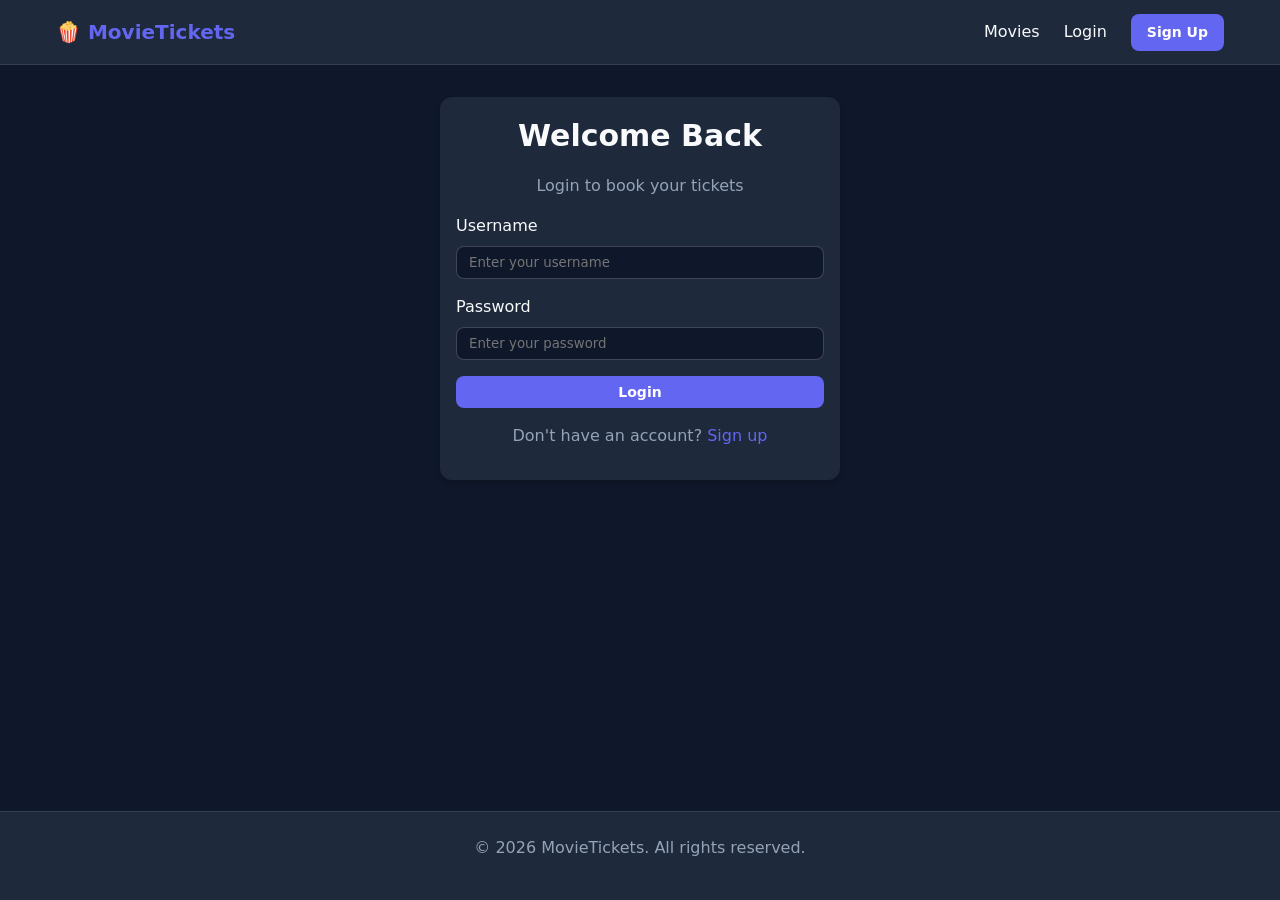
==== login.html @ 739abe5e "Added specific project files" ====
<!DOCTYPE html>
<html lang="en">
<head>
    <meta charset="UTF-8">
    <meta name="viewport" content="width=device-width, initial-scale=1.0">
    <title>Login - MovieTickets</title>
    <link rel="stylesheet" href="css/style.css">
    <style>
        .auth-container {
            max-width: 400px;
            margin: 0 auto;
            margin-top: var(--spacing-8);
        }
        .form-group {
            margin-bottom: var(--spacing-4);
        }
        .form-label {
            display: block;
            margin-bottom: var(--spacing-2);
            font-weight: 500;
        }
        .form-control {
            width: 100%;
            padding: var(--spacing-2) var(--spacing-3);
            border: 1px solid rgba(255, 255, 255, 0.2);
            background-color: var(--background-color);
            color: var(--text-primary);
            border-radius: var(--border-radius-md);
            font-family: inherit;
        }
        .form-control:focus {
            outline: none;
            border-color: var(--primary-color);
        }
        .error-message {
            color: var(--error-color);
            font-size: var(--text-xs);
            margin-top: var(--spacing-1);
            display: none;
        }
        .text-center {
            text-align: center;
        }
        .mt-4 {
            margin-top: var(--spacing-4);
        }
    </style>
</head>
<body>
    <div id="navbar-container"></div>

    <main class="container">
        <div class="auth-container card">
            <div class="card-body">
                <h2 class="text-center">Welcome Back</h2>
                <p class="text-center">Login to book your tickets</p>
                
                <form id="login-form">
                    <div class="form-group">
                        <label for="username" class="form-label">Username</label>
                        <input type="text" id="username" class="form-control" placeholder="Enter your username">
                        <div id="username-error" class="error-message"></div>
                    </div>
                    
                    <div class="form-group">
                        <label for="password" class="form-label">Password</label>
                        <input type="password" id="password" class="form-control" placeholder="Enter your password">
                        <div id="password-error" class="error-message"></div>
                    </div>
                    
                    <button type="submit" class="btn btn-primary btn-block">Login</button>
                    
                    <p class="text-center mt-4">
                        Don't have an account? <a href="signup.html" style="color: var(--primary-color);">Sign up</a>
                    </p>
                </form>
            </div>
        </div>
    </main>

    <footer class="footer">
        <div class="container">
            <p>&copy; 2026 MovieTickets. All rights reserved.</p>
        </div>
    </footer>

    <script src="js/app.js"></script>
    <script src="js/auth.js"></script>
    <script>
        document.addEventListener('DOMContentLoaded', () => {
            renderNavbar('navbar-container');
        });
    </script>
</body>
</html>
---- css/style.css ----
/* ==========================================================================
   Design System Variables
   ========================================================================== */
:root {
  /* Colors */
  --primary-color: #6366f1; /* Indigo */
  --primary-hover: #4f46e5;
  --secondary-color: #ec4899; /* Pink */
  --background-color: #0f172a; /* Slate 900 */
  --surface-color: #1e293b; /* Slate 800 */
  --surface-hover: #334155;
  --text-primary: #f8fafc; /* Slate 50 */
  --text-secondary: #94a3b8; /* Slate 400 */
  --accent-color: #10b981; /* Emerald */
  --error-color: #ef4444; /* Red */
  
  /* Typography */
  --font-family: 'Inter', system-ui, -apple-system, sans-serif;
  --text-xs: 0.75rem;
  --text-sm: 0.875rem;
  --text-base: 1rem;
  --text-lg: 1.125rem;
  --text-xl: 1.25rem;
  --text-2xl: 1.5rem;
  --text-3xl: 1.875rem;
  --text-4xl: 2.25rem;

  /* Spacing */
  --spacing-1: 0.25rem;
  --spacing-2: 0.5rem;
  --spacing-3: 0.75rem;
  --spacing-4: 1rem;
  --spacing-6: 1.5rem;
  --spacing-8: 2rem;

  /* Border Radius */
  --border-radius-sm: 0.25rem;
  --border-radius-md: 0.5rem;
  --border-radius-lg: 0.75rem;
  --border-radius-xl: 1rem;

  /* Shadows */
  --shadow-sm: 0 1px 2px 0 rgb(0 0 0 / 0.05);
  --shadow-md: 0 4px 6px -1px rgb(0 0 0 / 0.1), 0 2px 4px -2px rgb(0 0 0 / 0.1);
  --shadow-lg: 0 10px 15px -3px rgb(0 0 0 / 0.1), 0 4px 6px -4px rgb(0 0 0 / 0.1);
}

/* ==========================================================================
   Base Styles
   ========================================================================== */
* {
  box-sizing: border-box;
  margin: 0;
  padding: 0;
}

body {
  font-family: var(--font-family);
  background-color: var(--background-color);
  color: var(--text-primary);
  line-height: 1.5;
  min-height: 100vh;
  display: flex;
  flex-direction: column;
}

a {
  color: inherit;
  text-decoration: none;
  transition: color 0.2s ease;
}

a:hover {
  color: var(--primary-color);
}

/* ==========================================================================
   Layout Helpers
   ========================================================================== */
.container {
  width: 100%;
  max-width: 1200px;
  margin: 0 auto;
  padding: 0 var(--spacing-4);
}

main {
  flex: 1;
  padding: var(--spacing-8) 0;
}

/* ==========================================================================
   Typography
   ========================================================================== */
h1 { font-size: var(--text-4xl); font-weight: 700; margin-bottom: var(--spacing-6); }
h2 { font-size: var(--text-3xl); font-weight: 600; margin-bottom: var(--spacing-4); }
h3 { font-size: var(--text-2xl); font-weight: 600; margin-bottom: var(--spacing-3); }
p { margin-bottom: var(--spacing-4); color: var(--text-secondary); }

/* ==========================================================================
   Components: Navbar
   ========================================================================== */
.navbar {
  background-color: var(--surface-color);
  border-bottom: 1px solid rgba(255, 255, 255, 0.1);
  position: sticky;
  top: 0;
  z-index: 50;
}

.navbar .container {
  display: flex;
  justify-content: space-between;
  align-items: center;
  height: 4rem;
}

.navbar-brand {
  font-size: var(--text-xl);
  font-weight: 700;
  color: var(--primary-color);
  display: flex;
  align-items: center;
  gap: var(--spacing-2);
}

.navbar-nav {
  display: flex;
  align-items: center;
  gap: var(--spacing-6);
  list-style: none;
}

.nav-link {
  font-weight: 500;
}

/* ==========================================================================
   Components: Footer
   ========================================================================== */
.footer {
  background-color: var(--surface-color);
  padding: var(--spacing-6) 0;
  text-align: center;
  color: var(--text-secondary);
  border-top: 1px solid rgba(255, 255, 255, 0.1);
}

/* ==========================================================================
   Components: Buttons
   ========================================================================== */
.btn {
  display: inline-flex;
  align-items: center;
  justify-content: center;
  padding: var(--spacing-2) var(--spacing-4);
  font-size: var(--text-sm);
  font-weight: 600;
  border-radius: var(--border-radius-md);
  border: none;
  cursor: pointer;
  transition: all 0.2s ease;
  font-family: inherit;
}

.btn-primary {
  background-color: var(--primary-color);
  color: white;
}

.btn-primary:hover {
  background-color: var(--primary-hover);
  color: white;
}

.btn-secondary {
  background-color: transparent;
  color: var(--primary-color);
  border: 1px solid var(--primary-color);
}

.btn-secondary:hover {
  background-color: rgba(99, 102, 241, 0.1);
}

.btn-block {
  width: 100%;
}

/* ==========================================================================
   Components: Cards
   ========================================================================== */
.card {
  background-color: var(--surface-color);
  border-radius: var(--border-radius-lg);
  overflow: hidden;
  box-shadow: var(--shadow-md);
  transition: transform 0.2s ease, box-shadow 0.2s ease;
}

.card:hover {
  transform: translateY(-4px);
  box-shadow: var(--shadow-lg);
}

.card-img {
  width: 100%;
  height: auto;
  aspect-ratio: 2/3;
  object-fit: cover;
}

.card-body {
  padding: var(--spacing-4);
}

.card-title {
  font-size: var(--text-lg);
  margin-bottom: var(--spacing-1);
  color: var(--text-primary);
}

.card-text {
  font-size: var(--text-sm);
  margin-bottom: 0;
}

/* ==========================================================================
   Components: Grid Layout
   ========================================================================== */
.grid {
  display: grid;
  gap: var(--spacing-6);
}

.grid-cols-2 { grid-template-columns: repeat(2, 1fr); }
.grid-cols-3 { grid-template-columns: repeat(3, 1fr); }
.grid-cols-4 { grid-template-columns: repeat(4, 1fr); }

/* Responsive Grid */
@media (max-width: 1024px) {
  .grid-cols-4 { grid-template-columns: repeat(3, 1fr); }
}

@media (max-width: 768px) {
  .grid-cols-3, .grid-cols-4 { grid-template-columns: repeat(2, 1fr); }
  .navbar-nav { gap: var(--spacing-4); }
}

@media (max-width: 480px) {
  .grid-cols-2, .grid-cols-3, .grid-cols-4 { grid-template-columns: 1fr; }
  .navbar .container { flex-direction: column; gap: var(--spacing-3); padding: var(--spacing-3); height: auto; }
}

/* ==========================================================================
   Components: Toast Notification
   ========================================================================== */
#toast-container {
  position: fixed;
  bottom: var(--spacing-6);
  right: var(--spacing-6);
  z-index: 1000;
  display: flex;
  flex-direction: column;
  gap: var(--spacing-2);
}

.toast {
  padding: var(--spacing-3) var(--spacing-4);
  border-radius: var(--border-radius-md);
  color: white;
  font-weight: 500;
  box-shadow: var(--shadow-lg);
  animation: slideIn 0.3s ease forwards;
  max-width: 300px;
}

.toast.success { background-color: var(--accent-color); }
.toast.error { background-color: var(--error-color); }

@keyframes slideIn {
  from { transform: translateX(100%); opacity: 0; }
  to { transform: translateX(0); opacity: 1; }
}
@keyframes fadeOut {
  from { opacity: 1; }
  to { opacity: 0; }
}
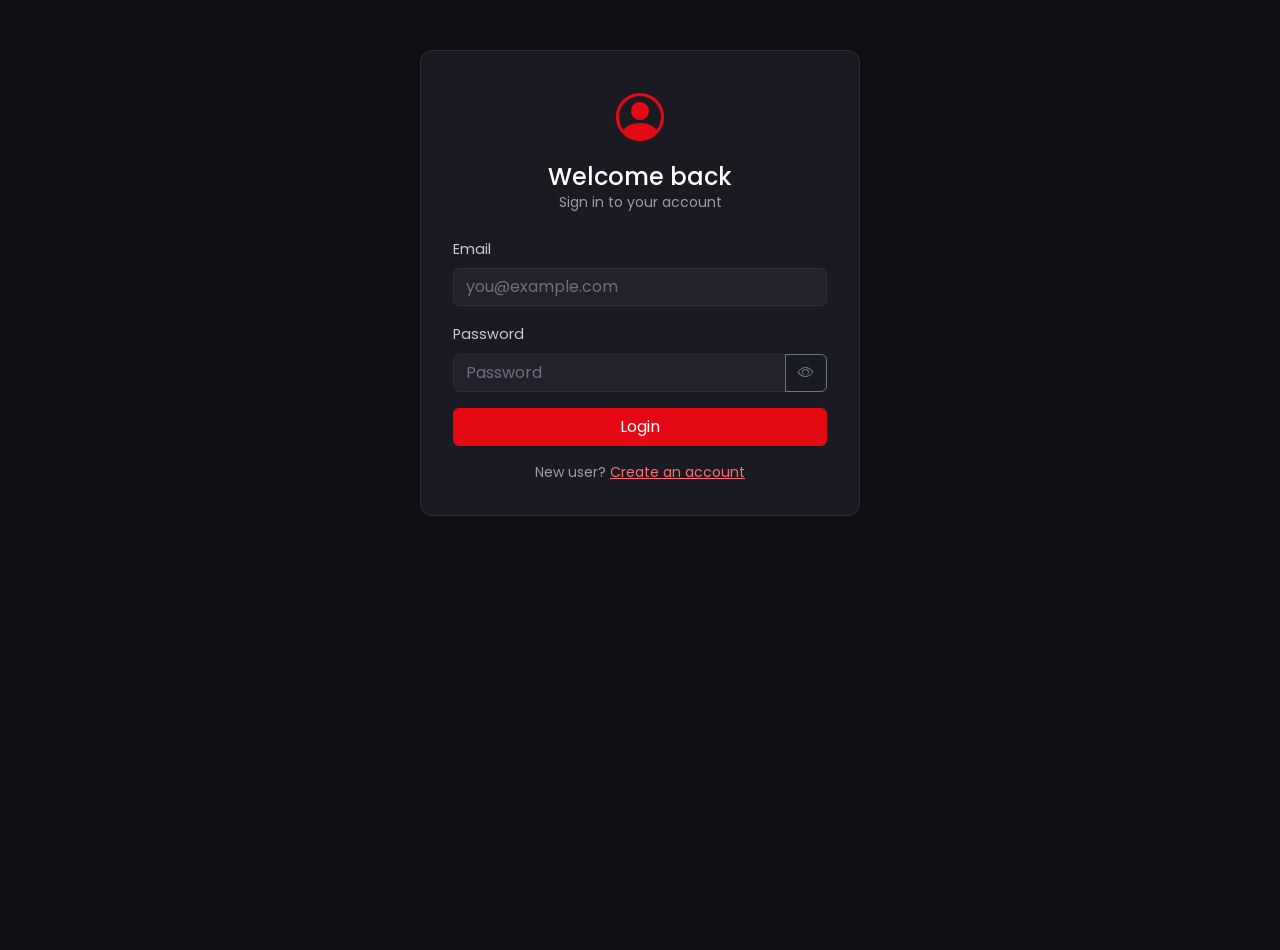
==== commit 68ac3be7: "Merge Somyani branch into dev" ====
--- a/login.html
+++ b/login.html
@@ -1,95 +1,52 @@
 <!DOCTYPE html>
-<html lang="en">
+<html lang="en" data-bs-theme="dark">
 <head>
-    <meta charset="UTF-8">
-    <meta name="viewport" content="width=device-width, initial-scale=1.0">
-    <title>Login - MovieTickets</title>
-    <link rel="stylesheet" href="css/style.css">
-    <style>
-        .auth-container {
-            max-width: 400px;
-            margin: 0 auto;
-            margin-top: var(--spacing-8);
-        }
-        .form-group {
-            margin-bottom: var(--spacing-4);
-        }
-        .form-label {
-            display: block;
-            margin-bottom: var(--spacing-2);
-            font-weight: 500;
-        }
-        .form-control {
-            width: 100%;
-            padding: var(--spacing-2) var(--spacing-3);
-            border: 1px solid rgba(255, 255, 255, 0.2);
-            background-color: var(--background-color);
-            color: var(--text-primary);
-            border-radius: var(--border-radius-md);
-            font-family: inherit;
-        }
-        .form-control:focus {
-            outline: none;
-            border-color: var(--primary-color);
-        }
-        .error-message {
-            color: var(--error-color);
-            font-size: var(--text-xs);
-            margin-top: var(--spacing-1);
-            display: none;
-        }
-        .text-center {
-            text-align: center;
-        }
-        .mt-4 {
-            margin-top: var(--spacing-4);
-        }
-    </style>
+  <meta charset="UTF-8">
+  <meta name="viewport" content="width=device-width, initial-scale=1">
+  <title>Login - CineBook</title>
+  <link href="https://cdn.jsdelivr.net/npm/bootstrap@5.3.3/dist/css/bootstrap.min.css" rel="stylesheet">
+  <link href="https://cdn.jsdelivr.net/npm/bootstrap-icons@1.11.3/font/bootstrap-icons.css" rel="stylesheet">
+  <link href="https://fonts.googleapis.com/css2?family=Poppins:wght@400;500;600;700&display=swap" rel="stylesheet">
+  <link rel="stylesheet" href="css/style.css">
 </head>
-<body>
-    <div id="navbar-container"></div>
+<body data-page="login">
 
-    <main class="container">
-        <div class="auth-container card">
-            <div class="card-body">
-                <h2 class="text-center">Welcome Back</h2>
-                <p class="text-center">Login to book your tickets</p>
-                
-                <form id="login-form">
-                    <div class="form-group">
-                        <label for="username" class="form-label">Username</label>
-                        <input type="text" id="username" class="form-control" placeholder="Enter your username">
-                        <div id="username-error" class="error-message"></div>
-                    </div>
-                    
-                    <div class="form-group">
-                        <label for="password" class="form-label">Password</label>
-                        <input type="password" id="password" class="form-control" placeholder="Enter your password">
-                        <div id="password-error" class="error-message"></div>
-                    </div>
-                    
-                    <button type="submit" class="btn btn-primary btn-block">Login</button>
-                    
-                    <p class="text-center mt-4">
-                        Don't have an account? <a href="signup.html" style="color: var(--primary-color);">Sign up</a>
-                    </p>
-                </form>
-            </div>
+  <div id="navbar"></div>
+
+  <main class="container">
+    <div class="card-dark auth-box">
+      <div class="text-center mb-4">
+        <i class="bi bi-person-circle text-brand" style="font-size:3rem"></i>
+        <h4 class="mt-2 mb-0">Welcome back</h4>
+        <div class="small text-muted">Sign in to your account</div>
+      </div>
+
+      <div class="alert alert-danger py-2 small d-none" id="errBox"></div>
+
+      <form id="loginForm" novalidate>
+        <div class="mb-3">
+          <label class="form-label" for="email">Email</label>
+          <input type="email" class="form-control" id="email" placeholder="you@example.com" required>
         </div>
-    </main>
+        <div class="mb-3">
+          <label class="form-label" for="password">Password</label>
+          <div class="input-group">
+            <input type="password" class="form-control" id="password" placeholder="Password" required>
+            <button class="btn btn-outline-secondary" type="button" id="togglePw"><i class="bi bi-eye"></i></button>
+          </div>
+        </div>
+        <button type="submit" class="btn btn-brand w-100">Login</button>
+      </form>
 
-    <footer class="footer">
-        <div class="container">
-            <p>&copy; 2026 MovieTickets. All rights reserved.</p>
-        </div>
-    </footer>
+      <p class="text-center small text-muted mt-3 mb-0">New user? <a href="register.html" id="regLink">Create an account</a></p>
+    </div>
+  </main>
 
-    <script src="js/app.js"></script>
-    <script src="js/auth.js"></script>
-    <script>
-        document.addEventListener('DOMContentLoaded', () => {
-            renderNavbar('navbar-container');
-        });
-    </script>
+  <div id="footer"></div>
+
+  <script src="https://cdn.jsdelivr.net/npm/bootstrap@5.3.3/dist/js/bootstrap.bundle.min.js"></script>
+  <script src="js/data.js"></script>
+  <script src="js/common.js"></script>
+  <script src="js/auth.js"></script>
 </body>
 </html>
--- a/css/style.css
+++ b/css/style.css
@@ -1,288 +1,300 @@
-/* ==========================================================================
-   Design System Variables
-   ========================================================================== */
+/* =========================================================
+   style.css - CineBook (dark cinema theme: red + black)
+   ========================================================= */
+
 :root {
-  /* Colors */
-  --primary-color: #6366f1; /* Indigo */
-  --primary-hover: #4f46e5;
-  --secondary-color: #ec4899; /* Pink */
-  --background-color: #0f172a; /* Slate 900 */
-  --surface-color: #1e293b; /* Slate 800 */
-  --surface-hover: #334155;
-  --text-primary: #f8fafc; /* Slate 50 */
-  --text-secondary: #94a3b8; /* Slate 400 */
-  --accent-color: #10b981; /* Emerald */
-  --error-color: #ef4444; /* Red */
-  
-  /* Typography */
-  --font-family: 'Inter', system-ui, -apple-system, sans-serif;
-  --text-xs: 0.75rem;
-  --text-sm: 0.875rem;
-  --text-base: 1rem;
-  --text-lg: 1.125rem;
-  --text-xl: 1.25rem;
-  --text-2xl: 1.5rem;
-  --text-3xl: 1.875rem;
-  --text-4xl: 2.25rem;
-
-  /* Spacing */
-  --spacing-1: 0.25rem;
-  --spacing-2: 0.5rem;
-  --spacing-3: 0.75rem;
-  --spacing-4: 1rem;
-  --spacing-6: 1.5rem;
-  --spacing-8: 2rem;
-
-  /* Border Radius */
-  --border-radius-sm: 0.25rem;
-  --border-radius-md: 0.5rem;
-  --border-radius-lg: 0.75rem;
-  --border-radius-xl: 1rem;
-
-  /* Shadows */
-  --shadow-sm: 0 1px 2px 0 rgb(0 0 0 / 0.05);
-  --shadow-md: 0 4px 6px -1px rgb(0 0 0 / 0.1), 0 2px 4px -2px rgb(0 0 0 / 0.1);
-  --shadow-lg: 0 10px 15px -3px rgb(0 0 0 / 0.1), 0 4px 6px -4px rgb(0 0 0 / 0.1);
-}
-
-/* ==========================================================================
-   Base Styles
-   ========================================================================== */
-* {
-  box-sizing: border-box;
-  margin: 0;
-  padding: 0;
+  --brand: #e50914;
+  --brand-dark: #b20710;
+  --bg: #0f0f13;
+  --bg-card: #1a1a22;
+  --bg-soft: #22222c;
+  --border: #2d2d3a;
+  --text-muted: #9a9aab;
 }
 
 body {
-  font-family: var(--font-family);
-  background-color: var(--background-color);
-  color: var(--text-primary);
-  line-height: 1.5;
+  background: var(--bg);
+  color: #e8e8ee;
+  font-family: 'Poppins', 'Segoe UI', sans-serif;
   min-height: 100vh;
+}
+
+.text-brand { color: var(--brand) !important; }
+.text-muted { color: var(--text-muted) !important; }
+a { color: #ff6b73; }
+a:hover { color: #ff9399; }
+
+.btn-brand {
+  background: var(--brand);
+  border-color: var(--brand);
+  color: #fff;
+}
+.btn-brand:hover, .btn-brand:focus {
+  background: var(--brand-dark);
+  border-color: var(--brand-dark);
+  color: #fff;
+}
+.btn-outline-brand { border-color: var(--brand); color: var(--brand); }
+.btn-outline-brand:hover { background: var(--brand); color: #fff; }
+
+/* ---------- navbar / footer ---------- */
+.app-nav {
+  background: rgba(15, 15, 19, 0.96);
+  border-bottom: 1px solid var(--border);
+  backdrop-filter: blur(6px);
+}
+.app-nav .nav-link { color: #c9c9d6; }
+.app-nav .nav-link:hover, .app-nav .nav-link.active { color: #fff; }
+.app-nav .nav-link.active { border-bottom: 2px solid var(--brand); }
+.app-footer { background: #0a0a0d; border-top: 1px solid var(--border); }
+
+/* ---------- hero / carousel ---------- */
+.hero-slide {
+  height: 340px;
+  display: flex;
+  align-items: center;
+  padding: 0 8%;
+  border-radius: 14px;
+  position: relative;
+  overflow: hidden;
+}
+.hero-slide::after {
+  content: '';
+  position: absolute; inset: 0;
+  background: linear-gradient(90deg, rgba(0,0,0,.75), rgba(0,0,0,.15));
+}
+.hero-content { position: relative; z-index: 2; max-width: 520px; }
+
+/* Carousel arrows: Bootstrap's dark theme turns them black, so keep them white and visible */
+.carousel-control-prev-icon, .carousel-control-next-icon {
+  filter: none !important;
+  background-color: rgba(255, 255, 255, .2);
+  background-size: 50%;
+  border-radius: 50%;
+  width: 2.5rem; height: 2.5rem;
+}
+.carousel-control-prev-icon {
+  background-image: url("data:image/svg+xml,<svg xmlns='http://www.w3.org/2000/svg' viewBox='0 0 16 16' fill='%23fff'><path d='M11.354 1.646a.5.5 0 0 1 0 .708L5.707 8l5.647 5.646a.5.5 0 0 1-.708.708l-6-6a.5.5 0 0 1 0-.708l6-6a.5.5 0 0 1 .708 0z'/></svg>") !important;
+}
+.carousel-control-next-icon {
+  background-image: url("data:image/svg+xml,<svg xmlns='http://www.w3.org/2000/svg' viewBox='0 0 16 16' fill='%23fff'><path d='M4.646 1.646a.5.5 0 0 1 .708 0l6 6a.5.5 0 0 1 0 .708l-6 6a.5.5 0 0 1-.708-.708L10.293 8 4.646 2.354a.5.5 0 0 1 0-.708z'/></svg>") !important;
+}
+.carousel-control-prev, .carousel-control-next { z-index: 5; opacity: .9; }
+.hero-content h1 { font-weight: 700; font-size: 2.6rem; }
+
+.section-title {
+  border-left: 4px solid var(--brand);
+  padding-left: 12px;
+  font-weight: 600;
+}
+
+/* ---------- movie card ---------- */
+.movie-card {
+  background: var(--bg-card);
+  border: 1px solid var(--border);
+  border-radius: 12px;
+  overflow: hidden;
+  transition: transform .2s, box-shadow .2s;
+  height: 100%;
+}
+.movie-card:hover {
+  transform: translateY(-5px);
+  box-shadow: 0 10px 24px rgba(229, 9, 20, .25);
+}
+.poster {
+  aspect-ratio: 2 / 3;
   display: flex;
   flex-direction: column;
-}
-
-a {
-  color: inherit;
+  justify-content: flex-end;
+  padding: 14px;
+  position: relative;
+}
+.poster-title {
+  font-size: 1.35rem;
+  font-weight: 700;
+  line-height: 1.15;
+  color: #fff;
+  text-shadow: 0 2px 8px rgba(0,0,0,.6);
+}
+.poster-lang {
+  font-size: .75rem;
+  letter-spacing: 2px;
+  text-transform: uppercase;
+  color: rgba(255,255,255,.75);
+  margin-top: 4px;
+}
+.poster-big { border-radius: 14px; max-width: 300px; width: 100%; box-shadow: 0 10px 30px rgba(0,0,0,.5); }
+
+/* ---------- cards / forms ---------- */
+.card-dark {
+  background: var(--bg-card);
+  border: 1px solid var(--border);
+  border-radius: 12px;
+}
+.form-control, .form-select {
+  background: var(--bg-soft);
+  border: 1px solid var(--border);
+  color: #fff;
+}
+.form-control:focus, .form-select:focus {
+  background: var(--bg-soft);
+  color: #fff;
+  border-color: var(--brand);
+  box-shadow: 0 0 0 .2rem rgba(229, 9, 20, .2);
+}
+.form-control::placeholder { color: #6e6e80; }
+.form-label { font-size: .9rem; color: #c9c9d6; }
+
+.table-dark { --bs-table-bg: var(--bg-card); --bs-table-border-color: var(--border); }
+
+.filter-chip {
+  border: 1px solid var(--border);
+  background: var(--bg-card);
+  color: #c9c9d6;
+  border-radius: 20px;
+  padding: 4px 16px;
+  font-size: .85rem;
+  cursor: pointer;
+}
+.filter-chip.active, .filter-chip:hover { background: var(--brand); border-color: var(--brand); color: #fff; }
+
+.auth-box { max-width: 440px; margin: 50px auto; padding: 32px; }
+
+/* ---------- show timings ---------- */
+.date-tab {
+  min-width: 78px;
+  text-align: center;
+  padding: 8px 6px;
+  border: 1px solid var(--border);
+  border-radius: 10px;
+  background: var(--bg-card);
+  cursor: pointer;
+  color: #c9c9d6;
+}
+.date-tab .d { font-size: 1.3rem; font-weight: 700; line-height: 1; }
+.date-tab .w { font-size: .72rem; text-transform: uppercase; letter-spacing: 1px; }
+.date-tab.active { background: var(--brand); border-color: var(--brand); color: #fff; }
+
+.time-btn {
+  border: 1px solid #3fa34d;
+  color: #5ed16d;
+  background: transparent;
+  border-radius: 8px;
+  padding: 6px 14px;
+  font-size: .9rem;
   text-decoration: none;
-  transition: color 0.2s ease;
-}
-
-a:hover {
-  color: var(--primary-color);
-}
-
-/* ==========================================================================
-   Layout Helpers
-   ========================================================================== */
-.container {
-  width: 100%;
-  max-width: 1200px;
+  display: inline-block;
+}
+.time-btn:hover { background: #3fa34d; color: #fff; }
+.time-btn.full { border-color: #666; color: #666; pointer-events: none; }
+.time-btn.past { border-color: #444; color: #555; pointer-events: none; text-decoration: line-through; }
+
+/* ---------- seat selection ---------- */
+.screen-bar {
+  height: 10px;
+  background: linear-gradient(90deg, transparent, #fff, transparent);
+  border-radius: 50%;
+  opacity: .7;
+  margin: 10px auto 4px;
+  max-width: 480px;
+}
+.screen-label { text-align: center; font-size: .75rem; letter-spacing: 4px; color: var(--text-muted); margin-bottom: 26px; }
+.seat-section-label { font-size: .75rem; color: var(--text-muted); text-align: center; margin: 14px 0 6px; letter-spacing: 1px; }
+.seat-row { display: flex; justify-content: center; align-items: center; gap: 6px; margin-bottom: 6px; }
+.row-name { width: 20px; color: var(--text-muted); font-size: .8rem; text-align: center; }
+.seat {
+  width: 30px; height: 30px;
+  border-radius: 6px 6px 3px 3px;
+  border: 1px solid #5a5a6e;
+  background: transparent;
+  color: #bbb;
+  font-size: .62rem;
+  cursor: pointer;
+  padding: 0;
+}
+.seat.premium { border-color: #d4a017; }
+.seat.recliner { border-color: #3aa6d6; }
+.seat:hover:not(.booked):not(.selected) { background: #333344; }
+.seat.selected { background: var(--brand); border-color: var(--brand); color: #fff; }
+.seat.booked { background: #3a3a46; border-color: #3a3a46; color: #666; cursor: not-allowed; }
+.seat.gap { visibility: hidden; }
+.legend-box { display: inline-block; width: 16px; height: 16px; border-radius: 4px; border: 1px solid #5a5a6e; vertical-align: middle; margin-right: 5px; }
+
+.booking-bar {
+  position: sticky; bottom: 0;
+  background: #14141a;
+  border-top: 1px solid var(--border);
+  padding: 14px 0;
+  z-index: 50;
+}
+
+/* ---------- ticket ---------- */
+.ticket {
+  background: var(--bg-card);
+  border: 1px solid var(--border);
+  border-radius: 16px;
+  overflow: hidden;
+  max-width: 640px;
   margin: 0 auto;
-  padding: 0 var(--spacing-4);
-}
-
-main {
-  flex: 1;
-  padding: var(--spacing-8) 0;
-}
-
-/* ==========================================================================
-   Typography
-   ========================================================================== */
-h1 { font-size: var(--text-4xl); font-weight: 700; margin-bottom: var(--spacing-6); }
-h2 { font-size: var(--text-3xl); font-weight: 600; margin-bottom: var(--spacing-4); }
-h3 { font-size: var(--text-2xl); font-weight: 600; margin-bottom: var(--spacing-3); }
-p { margin-bottom: var(--spacing-4); color: var(--text-secondary); }
-
-/* ==========================================================================
-   Components: Navbar
-   ========================================================================== */
-.navbar {
-  background-color: var(--surface-color);
-  border-bottom: 1px solid rgba(255, 255, 255, 0.1);
-  position: sticky;
-  top: 0;
-  z-index: 50;
-}
-
-.navbar .container {
-  display: flex;
-  justify-content: space-between;
-  align-items: center;
-  height: 4rem;
-}
-
-.navbar-brand {
-  font-size: var(--text-xl);
-  font-weight: 700;
-  color: var(--primary-color);
-  display: flex;
-  align-items: center;
-  gap: var(--spacing-2);
-}
-
-.navbar-nav {
-  display: flex;
-  align-items: center;
-  gap: var(--spacing-6);
-  list-style: none;
-}
-
-.nav-link {
-  font-weight: 500;
-}
-
-/* ==========================================================================
-   Components: Footer
-   ========================================================================== */
-.footer {
-  background-color: var(--surface-color);
-  padding: var(--spacing-6) 0;
-  text-align: center;
-  color: var(--text-secondary);
-  border-top: 1px solid rgba(255, 255, 255, 0.1);
-}
-
-/* ==========================================================================
-   Components: Buttons
-   ========================================================================== */
-.btn {
-  display: inline-flex;
-  align-items: center;
-  justify-content: center;
-  padding: var(--spacing-2) var(--spacing-4);
-  font-size: var(--text-sm);
-  font-weight: 600;
-  border-radius: var(--border-radius-md);
-  border: none;
-  cursor: pointer;
-  transition: all 0.2s ease;
-  font-family: inherit;
-}
-
-.btn-primary {
-  background-color: var(--primary-color);
-  color: white;
-}
-
-.btn-primary:hover {
-  background-color: var(--primary-hover);
-  color: white;
-}
-
-.btn-secondary {
-  background-color: transparent;
-  color: var(--primary-color);
-  border: 1px solid var(--primary-color);
-}
-
-.btn-secondary:hover {
-  background-color: rgba(99, 102, 241, 0.1);
-}
-
-.btn-block {
-  width: 100%;
-}
-
-/* ==========================================================================
-   Components: Cards
-   ========================================================================== */
-.card {
-  background-color: var(--surface-color);
-  border-radius: var(--border-radius-lg);
-  overflow: hidden;
-  box-shadow: var(--shadow-md);
-  transition: transform 0.2s ease, box-shadow 0.2s ease;
-}
-
-.card:hover {
-  transform: translateY(-4px);
-  box-shadow: var(--shadow-lg);
-}
-
-.card-img {
-  width: 100%;
-  height: auto;
-  aspect-ratio: 2/3;
-  object-fit: cover;
-}
-
-.card-body {
-  padding: var(--spacing-4);
-}
-
-.card-title {
-  font-size: var(--text-lg);
-  margin-bottom: var(--spacing-1);
-  color: var(--text-primary);
-}
-
-.card-text {
-  font-size: var(--text-sm);
-  margin-bottom: 0;
-}
-
-/* ==========================================================================
-   Components: Grid Layout
-   ========================================================================== */
-.grid {
-  display: grid;
-  gap: var(--spacing-6);
-}
-
-.grid-cols-2 { grid-template-columns: repeat(2, 1fr); }
-.grid-cols-3 { grid-template-columns: repeat(3, 1fr); }
-.grid-cols-4 { grid-template-columns: repeat(4, 1fr); }
-
-/* Responsive Grid */
-@media (max-width: 1024px) {
-  .grid-cols-4 { grid-template-columns: repeat(3, 1fr); }
-}
-
-@media (max-width: 768px) {
-  .grid-cols-3, .grid-cols-4 { grid-template-columns: repeat(2, 1fr); }
-  .navbar-nav { gap: var(--spacing-4); }
-}
-
-@media (max-width: 480px) {
-  .grid-cols-2, .grid-cols-3, .grid-cols-4 { grid-template-columns: 1fr; }
-  .navbar .container { flex-direction: column; gap: var(--spacing-3); padding: var(--spacing-3); height: auto; }
-}
-
-/* ==========================================================================
-   Components: Toast Notification
-   ========================================================================== */
-#toast-container {
-  position: fixed;
-  bottom: var(--spacing-6);
-  right: var(--spacing-6);
-  z-index: 1000;
-  display: flex;
-  flex-direction: column;
-  gap: var(--spacing-2);
-}
-
-.toast {
-  padding: var(--spacing-3) var(--spacing-4);
-  border-radius: var(--border-radius-md);
-  color: white;
-  font-weight: 500;
-  box-shadow: var(--shadow-lg);
-  animation: slideIn 0.3s ease forwards;
-  max-width: 300px;
-}
-
-.toast.success { background-color: var(--accent-color); }
-.toast.error { background-color: var(--error-color); }
-
-@keyframes slideIn {
-  from { transform: translateX(100%); opacity: 0; }
-  to { transform: translateX(0); opacity: 1; }
-}
-@keyframes fadeOut {
-  from { opacity: 1; }
-  to { opacity: 0; }
-}
+}
+.ticket-head { padding: 22px 26px; background: linear-gradient(120deg, var(--brand-dark), #1a1a22); }
+.ticket-body { padding: 24px 26px; }
+.ticket-cut {
+  border-top: 2px dashed #444;
+  position: relative;
+}
+.ticket-cut::before, .ticket-cut::after {
+  content: ''; position: absolute; top: -12px;
+  width: 22px; height: 22px; border-radius: 50%;
+  background: var(--bg);
+}
+.ticket-cut::before { left: -11px; }
+.ticket-cut::after { right: -11px; }
+.barcode {
+  height: 54px;
+  background: repeating-linear-gradient(90deg, #fff 0 2px, transparent 2px 5px, #fff 5px 6px, transparent 6px 10px, #fff 10px 13px, transparent 13px 15px);
+  opacity: .9;
+  border-radius: 3px;
+}
+.label-sm { font-size: .7rem; text-transform: uppercase; letter-spacing: 1px; color: var(--text-muted); }
+
+/* ---------- admin ---------- */
+.admin-side { background: #0a0a0d; border-right: 1px solid var(--border); min-height: 100vh; }
+.admin-side .nav-link { color: #b5b5c4; border-radius: 8px; margin-bottom: 2px; }
+.admin-side .nav-link:hover { background: var(--bg-soft); color: #fff; }
+.admin-side .nav-link.active { background: var(--brand); color: #fff; }
+.stat-card { padding: 20px; border-radius: 12px; background: var(--bg-card); border: 1px solid var(--border); }
+.stat-card .num { font-size: 1.9rem; font-weight: 700; }
+.stat-icon { width: 46px; height: 46px; border-radius: 10px; display: flex; align-items: center; justify-content: center; font-size: 1.3rem; }
+
+.modal-content { background: var(--bg-card); border: 1px solid var(--border); color: #e8e8ee; }
+.modal-header, .modal-footer { border-color: var(--border); }
+
+/* ---------- print (for printing tickets) ---------- */
+@media print {
+  body { background: #fff !important; color: #000 !important; }
+  .no-print, .app-nav, .app-footer { display: none !important; }
+  .ticket { border: 1px solid #000; background: #fff; color: #000; }
+  .ticket-head { background: #eee !important; color: #000; -webkit-print-color-adjust: exact; }
+  .label-sm, .text-muted { color: #444 !important; }
+  .barcode { background: repeating-linear-gradient(90deg, #000 0 2px, transparent 2px 5px, #000 5px 6px, transparent 6px 10px, #000 10px 13px, transparent 13px 15px); }
+  .ticket-cut::before, .ticket-cut::after { background: #fff; }
+}
+
+@media (max-width: 576px) {
+  .hero-slide { height: 260px; }
+  .hero-content h1 { font-size: 1.8rem; }
+  .seat { width: 24px; height: 24px; font-size: .55rem; }
+  .seat-row { gap: 4px; }
+}
+
+/* admin sidebar width */
+.admin-side { width: 240px; flex-shrink: 0; }
+@media (max-width: 767px) {
+  .admin-side { width: 100%; min-height: auto; border-right: 0; border-bottom: 1px solid var(--border); }
+  .admin-side .nav { flex-direction: row !important; flex-wrap: wrap; gap: 4px; }
+}
+
+/* headings are always white (consistent across any Bootstrap build) */
+h1, h2, h3, h4, h5, h6, .h1, .h2, .h3, .h4, .h5, .h6 { color: #fff; }
+.progress { background-color: #2d2d3a; }
